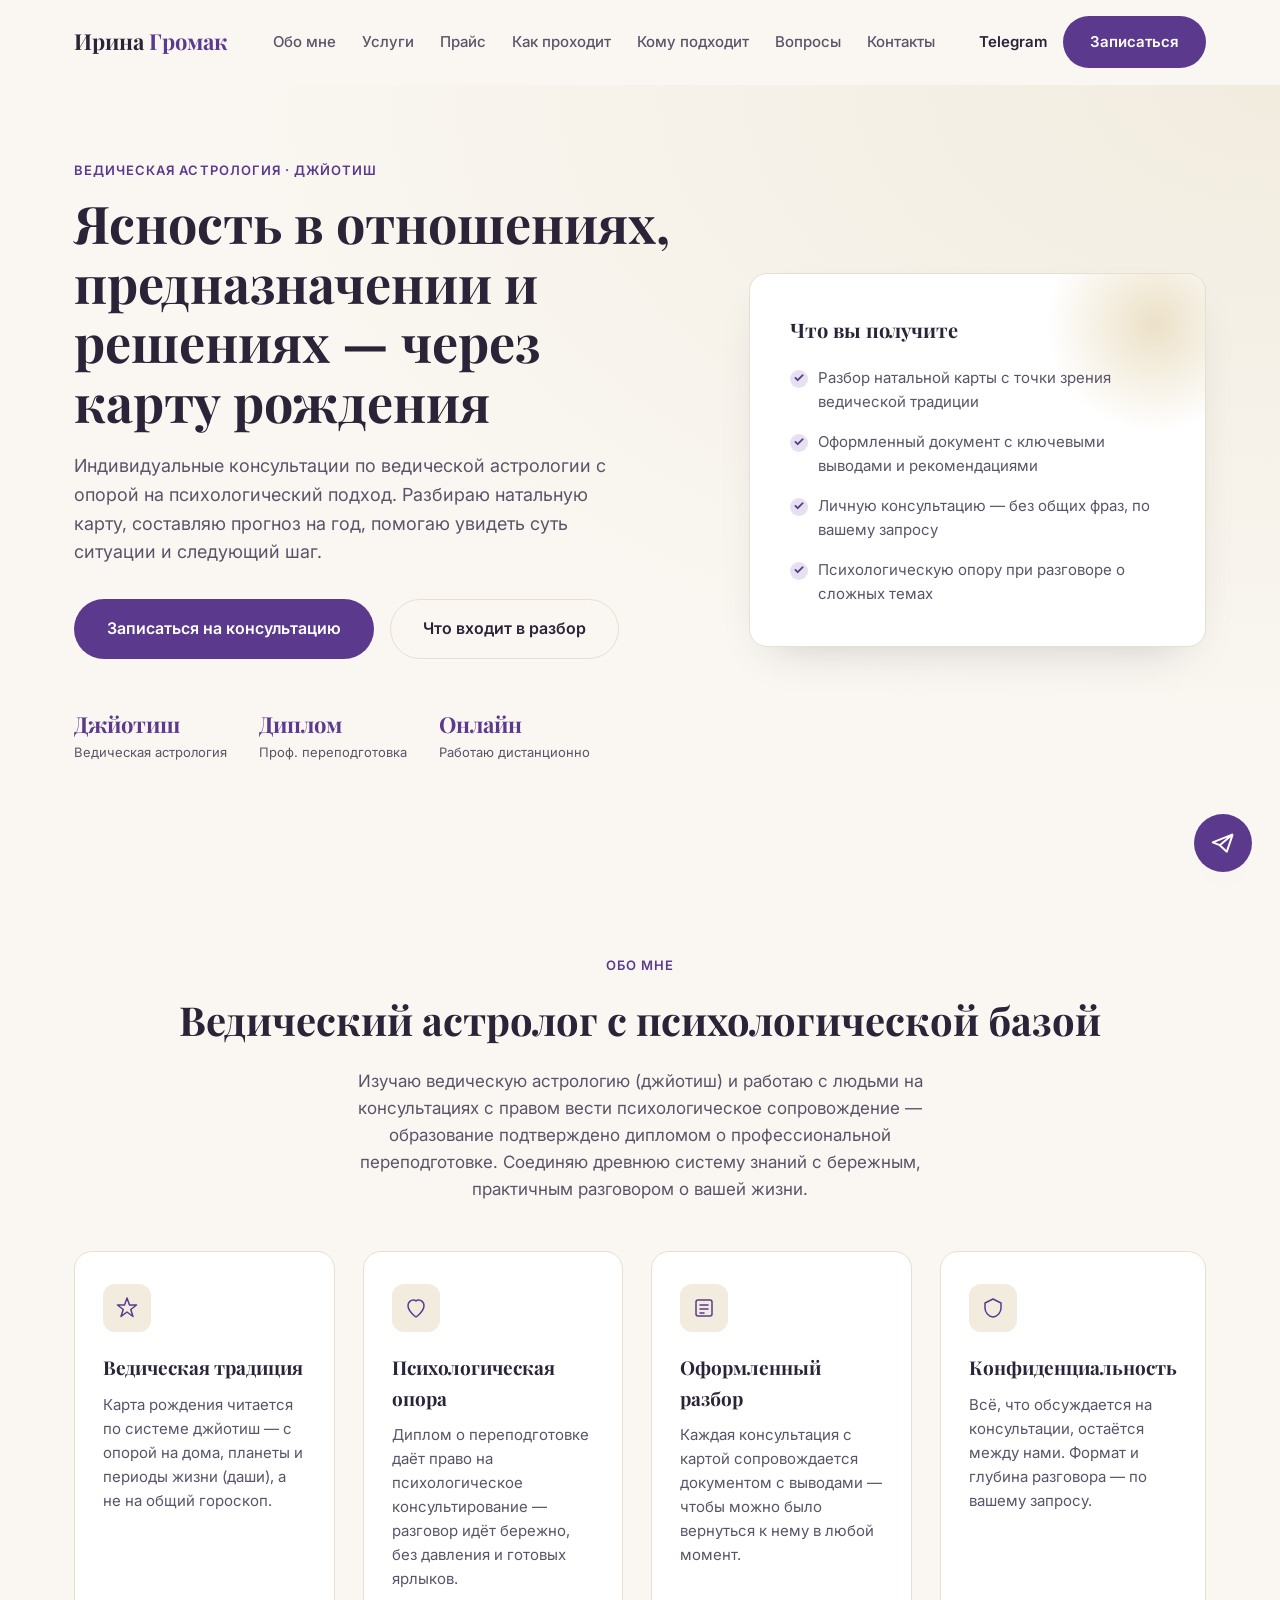
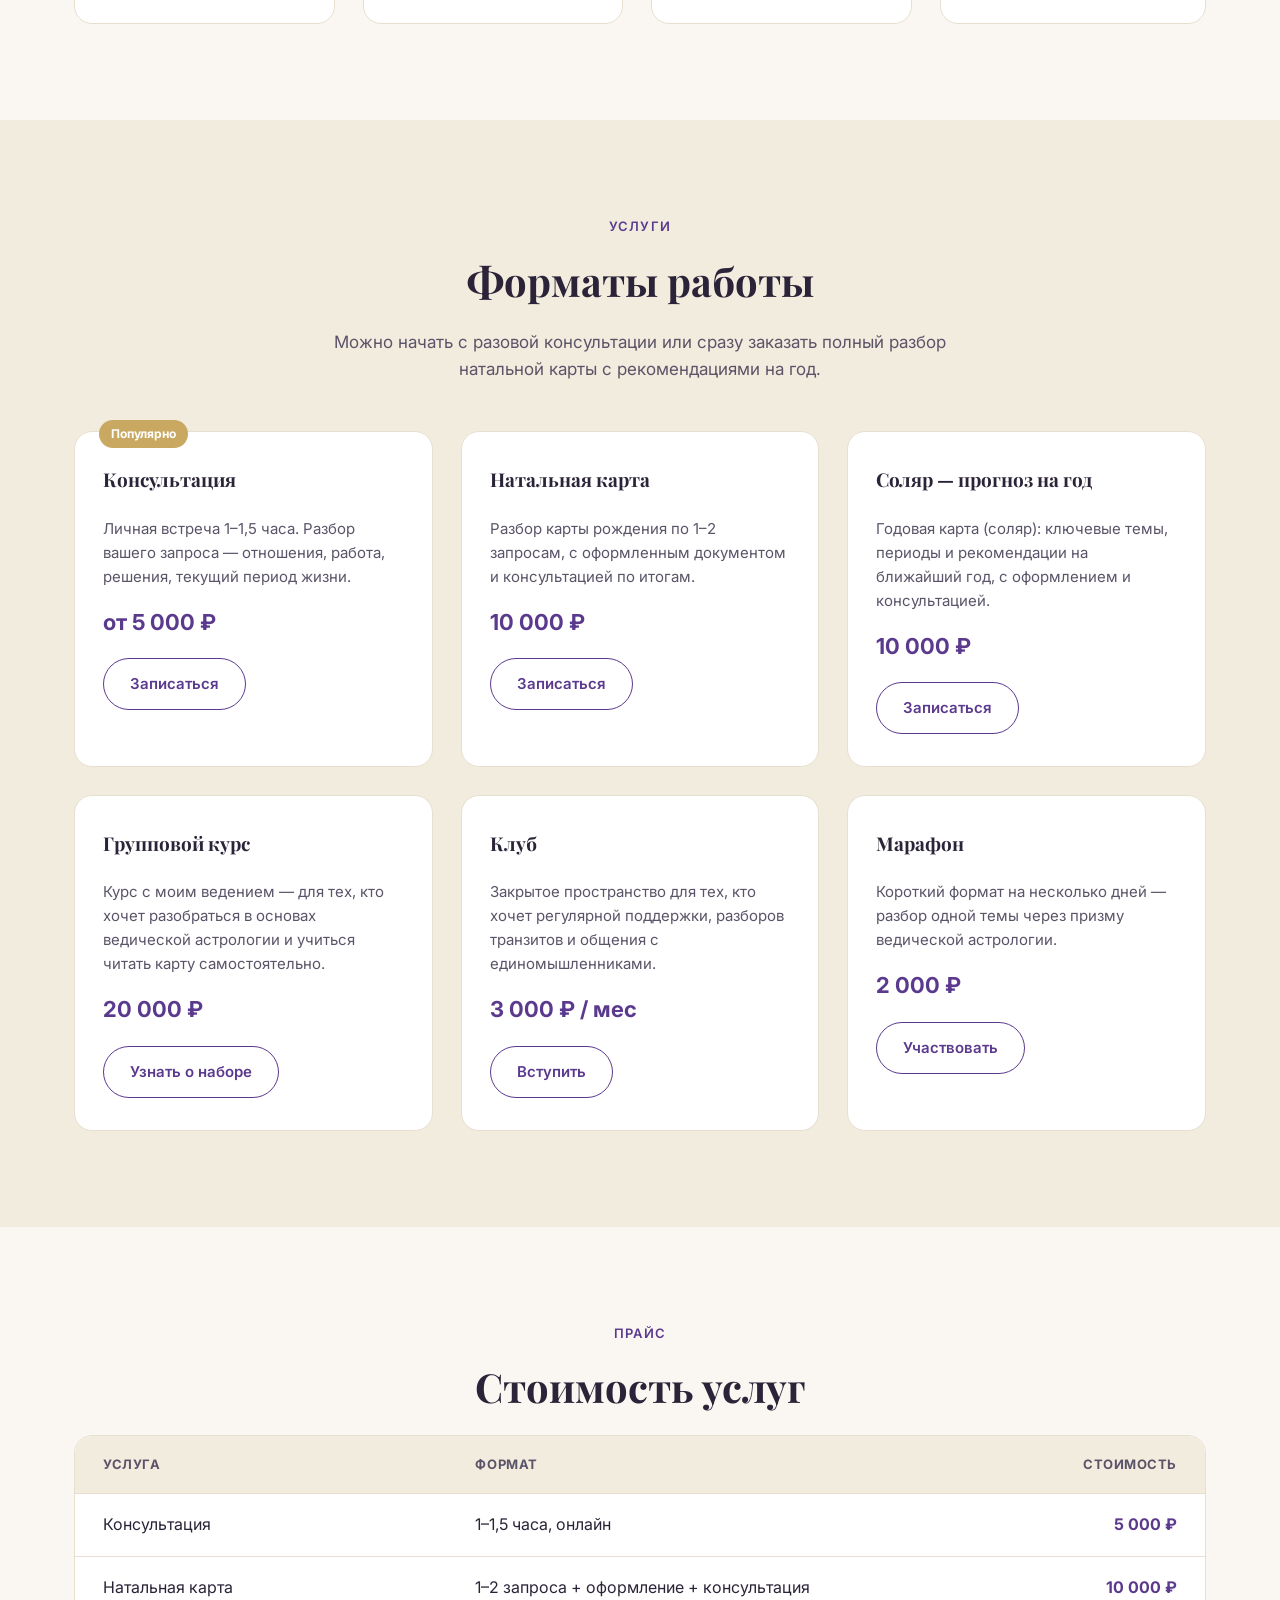
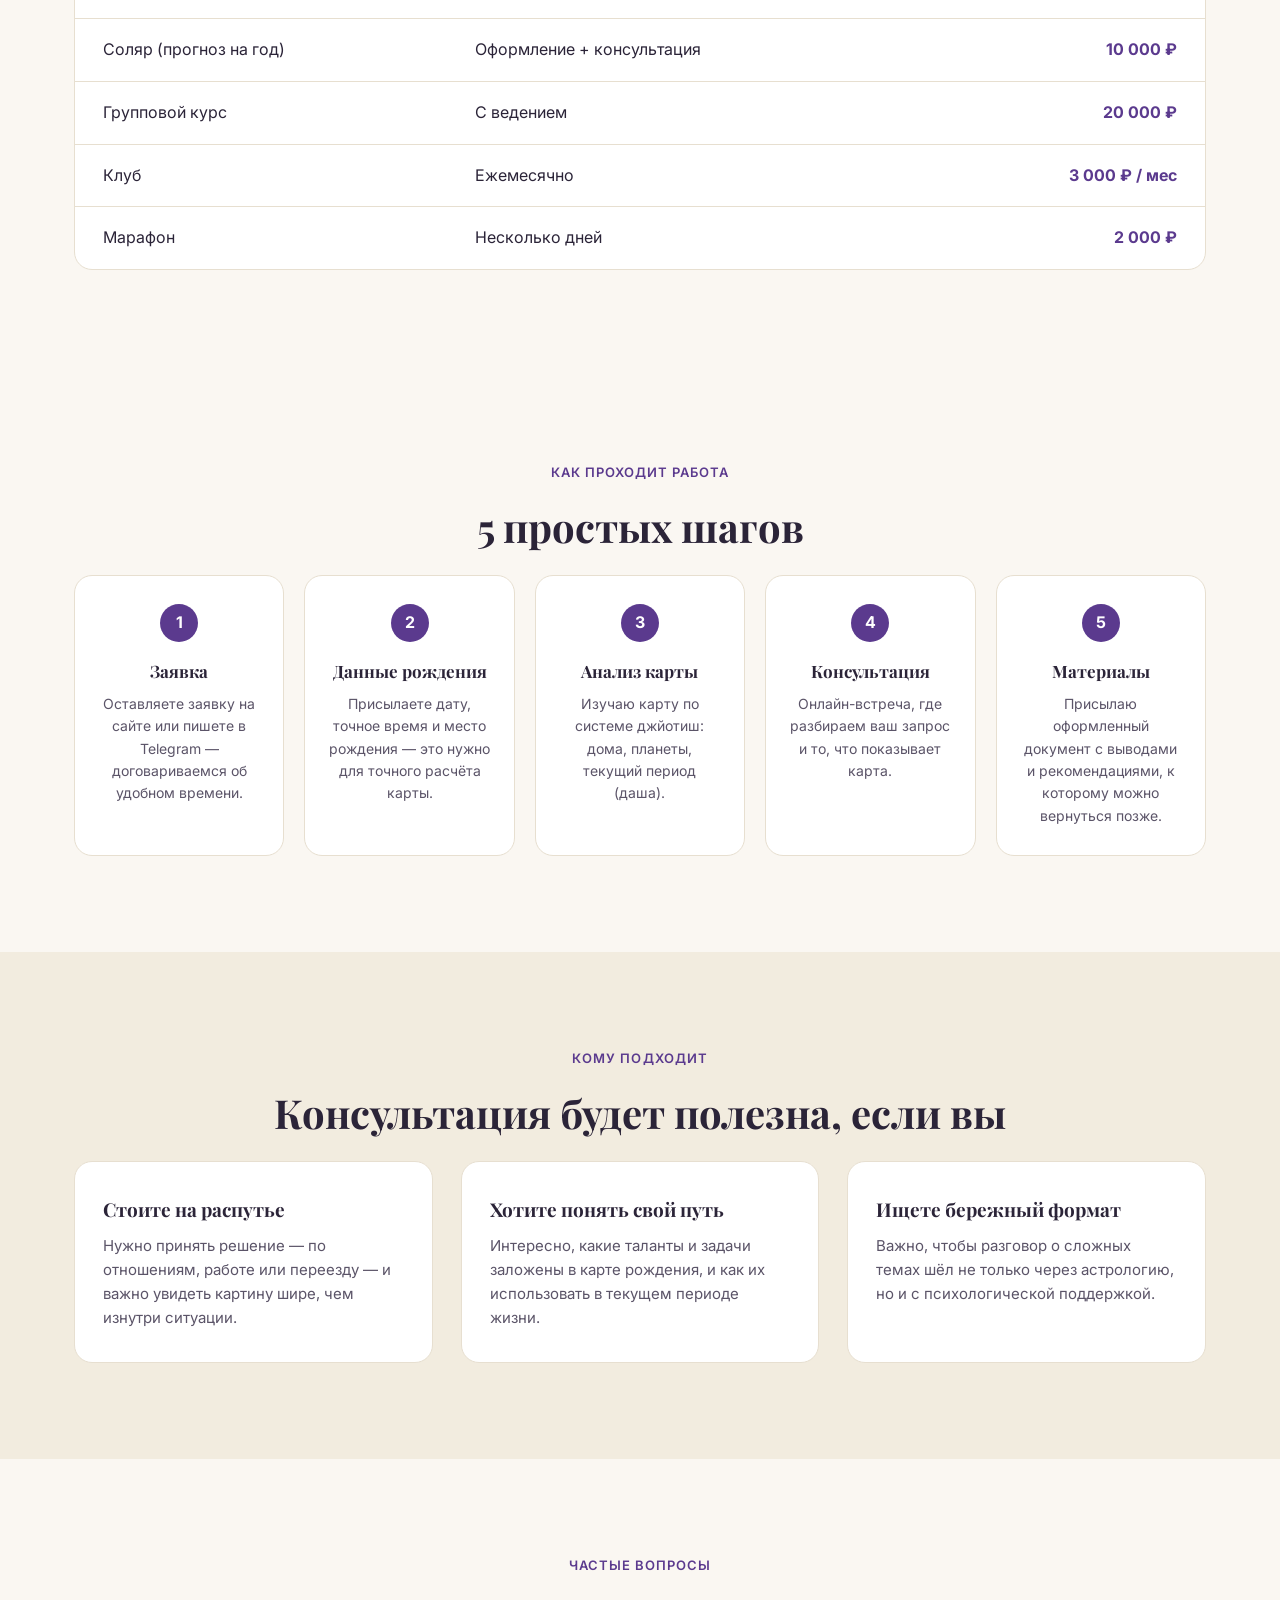
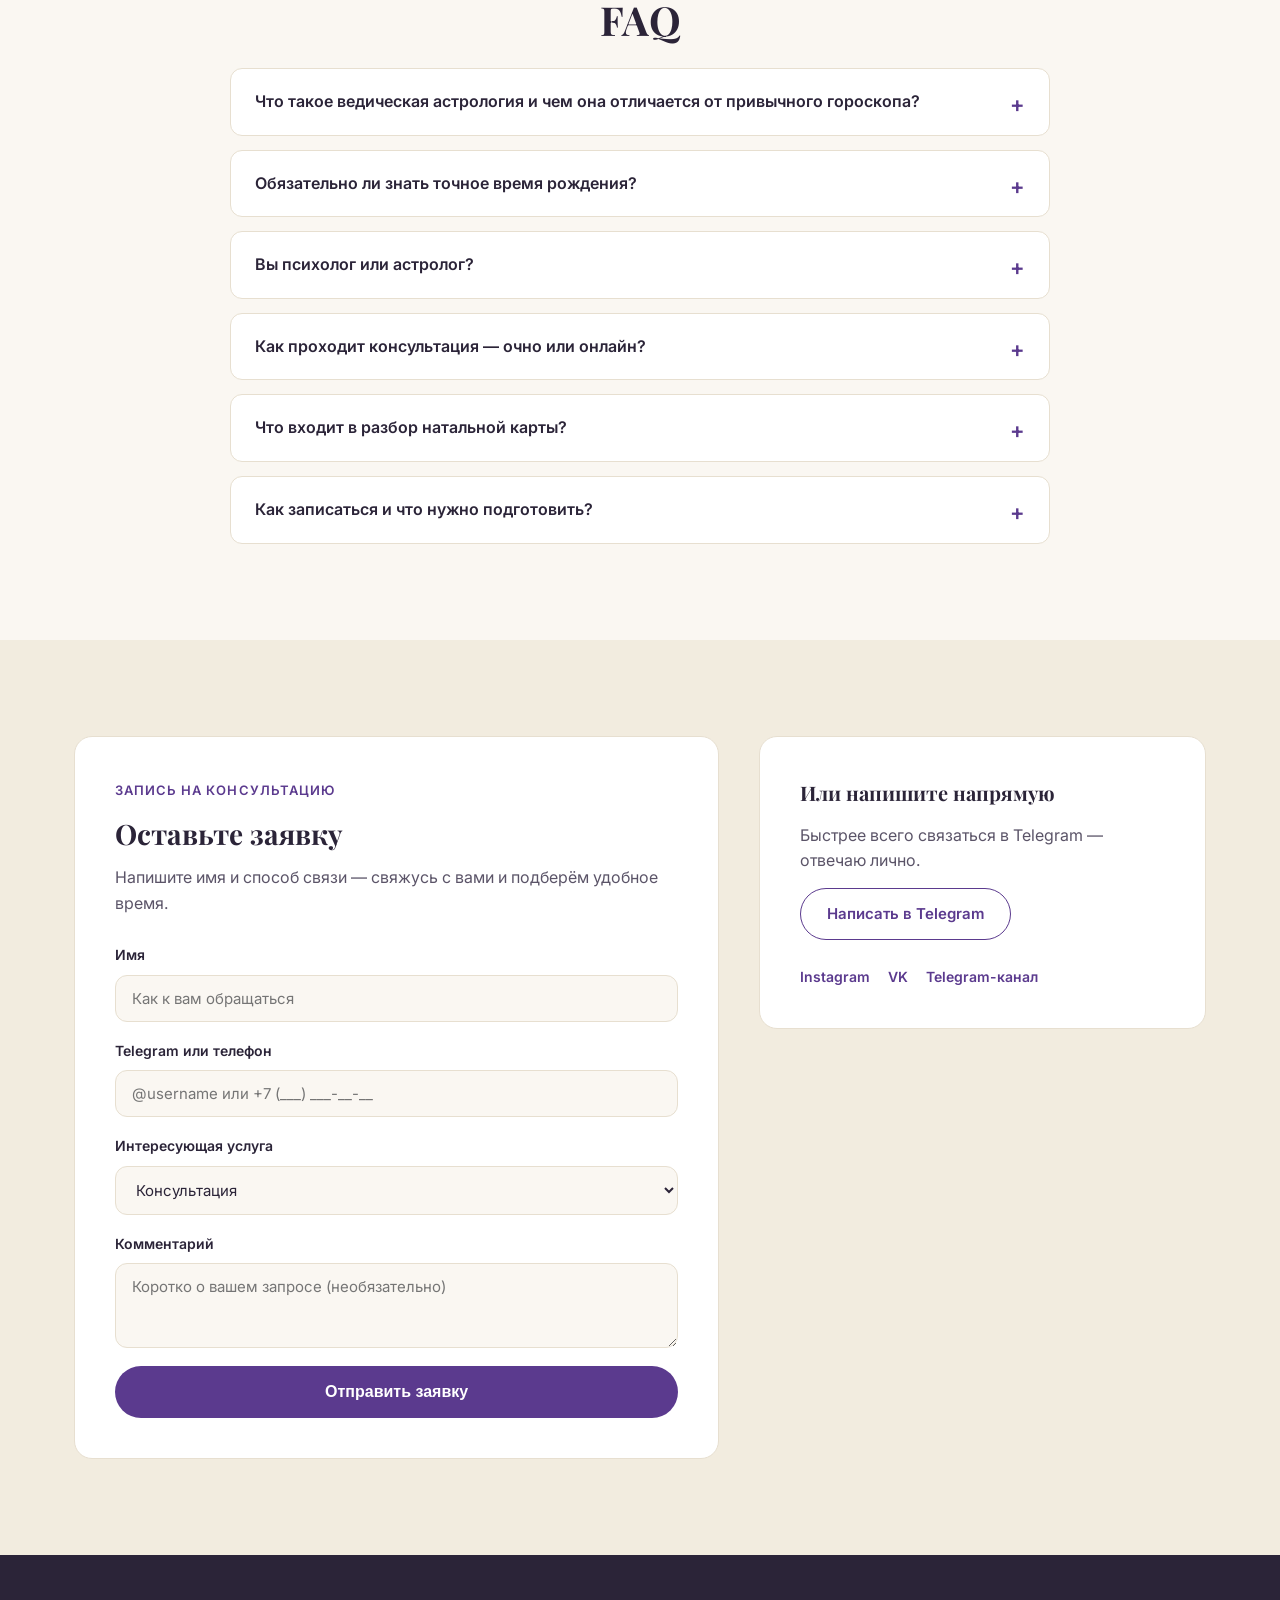
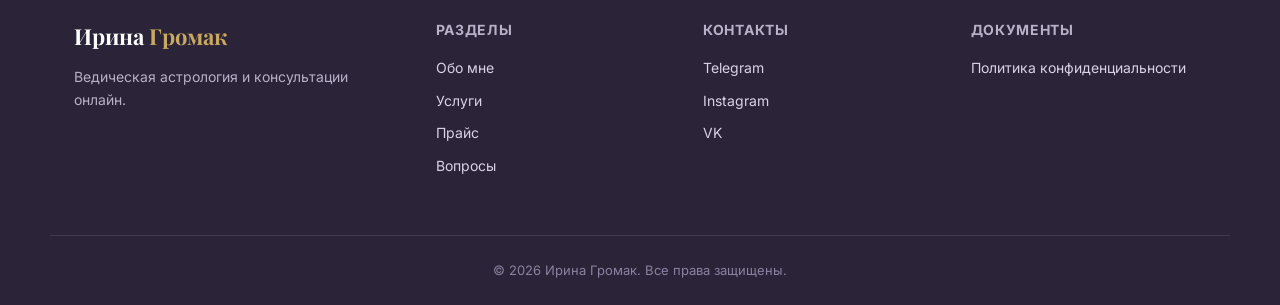
==== index.html @ 040291a2 "init: landing for Ирина Громак — ведический астролог" ====
<!DOCTYPE html>
<html lang="ru">
<head>
<meta charset="UTF-8">
<meta name="viewport" content="width=device-width, initial-scale=1.0">
<title>Ирина Громак — ведический астролог | Разбор натальной карты, консультации</title>
<meta name="description" content="Ведическая астрология и психологическая консультация. Разбор натальной карты, соляр на год, личные консультации онлайн.">
<link rel="preconnect" href="https://fonts.googleapis.com">
<link rel="preconnect" href="https://fonts.gstatic.com" crossorigin>
<link href="https://fonts.googleapis.com/css2?family=Inter:wght@400;500;600;700;800&family=Playfair+Display:wght@500;600;700;800&display=swap" rel="stylesheet">
<link rel="stylesheet" href="styles.css">
</head>
<body>

<header class="header" id="header">
  <div class="container header__inner">
    <a href="#top" class="logo">Ирина <span>Громак</span></a>
    <nav class="nav" id="nav">
      <a href="#about">Обо мне</a>
      <a href="#services">Услуги</a>
      <a href="#price">Прайс</a>
      <a href="#process">Как проходит</a>
      <a href="#who">Кому подходит</a>
      <a href="#faq">Вопросы</a>
      <a href="#contacts">Контакты</a>
    </nav>
    <div class="header__actions">
      <a href="https://t.me/IrinaList9" class="header__tel" target="_blank" rel="noopener">Telegram</a>
      <a href="#form" class="btn btn--accent">Записаться</a>
      <button class="burger" id="burger" aria-label="Меню"><span></span><span></span><span></span></button>
    </div>
  </div>
</header>

<main id="top">

  <section class="hero">
    <div class="container hero__inner">
      <div class="hero__text">
        <p class="eyebrow">Ведическая астрология · джйотиш</p>
        <h1>Ясность в отношениях, предназначении и решениях — через карту рождения</h1>
        <p class="hero__lead">Индивидуальные консультации по ведической астрологии с опорой на психологический подход. Разбираю натальную карту, составляю прогноз на год, помогаю увидеть суть ситуации и следующий шаг.</p>
        <div class="hero__cta">
          <a href="#form" class="btn btn--accent btn--lg">Записаться на консультацию</a>
          <a href="#services" class="btn btn--ghost btn--lg">Что входит в разбор</a>
        </div>
        <div class="hero__stats">
          <div class="stat"><span class="stat__num">Джйотиш</span><span class="stat__label">Ведическая астрология</span></div>
          <div class="stat"><span class="stat__num">Диплом</span><span class="stat__label">Проф. переподготовка</span></div>
          <div class="stat"><span class="stat__num">Онлайн</span><span class="stat__label">Работаю дистанционно</span></div>
        </div>
      </div>
      <div class="hero__card">
        <div class="hero__card-glow"></div>
        <h3>Что вы получите</h3>
        <ul class="hero__card-list">
          <li>Разбор натальной карты с точки зрения ведической традиции</li>
          <li>Оформленный документ с ключевыми выводами и рекомендациями</li>
          <li>Личную консультацию — без общих фраз, по вашему запросу</li>
          <li>Психологическую опору при разговоре о сложных темах</li>
        </ul>
      </div>
    </div>
  </section>

  <section class="advantages" id="about">
    <div class="container">
      <p class="eyebrow center">Обо мне</p>
      <h2 class="section-title center">Ведический астролог с психологической базой</h2>
      <p class="section-sub center">Изучаю ведическую астрологию (джйотиш) и работаю с людьми на консультациях с правом вести психологическое сопровождение — образование подтверждено дипломом о профессиональной переподготовке. Соединяю древнюю систему знаний с бережным, практичным разговором о вашей жизни.</p>
      <div class="grid grid--4">
        <div class="adv">
          <div class="adv__icon">
            <svg viewBox="0 0 24 24" fill="none"><path d="M12 2L14.5 9H21.5L15.75 13.5L18 20.5L12 16L6 20.5L8.25 13.5L2.5 9H9.5L12 2Z" stroke="currentColor" stroke-width="1.5" stroke-linejoin="round"/></svg>
          </div>
          <h3>Ведическая традиция</h3>
          <p>Карта рождения читается по системе джйотиш — с опорой на дома, планеты и периоды жизни (даши), а не на общий гороскоп.</p>
        </div>
        <div class="adv">
          <div class="adv__icon">
            <svg viewBox="0 0 24 24" fill="none"><path d="M12 21C12 21 4 15.5 4 9.5C4 6.46 6.46 4 9.5 4C11 4 12 5 12 5C12 5 13 4 14.5 4C17.54 4 20 6.46 20 9.5C20 15.5 12 21 12 21Z" stroke="currentColor" stroke-width="1.5" stroke-linejoin="round"/></svg>
          </div>
          <h3>Психологическая опора</h3>
          <p>Диплом о переподготовке даёт право на психологическое консультирование — разговор идёт бережно, без давления и готовых ярлыков.</p>
        </div>
        <div class="adv">
          <div class="adv__icon">
            <svg viewBox="0 0 24 24" fill="none"><rect x="4" y="4" width="16" height="16" rx="2" stroke="currentColor" stroke-width="1.5"/><path d="M8 9H16M8 13H16M8 17H12" stroke="currentColor" stroke-width="1.5" stroke-linecap="round"/></svg>
          </div>
          <h3>Оформленный разбор</h3>
          <p>Каждая консультация с картой сопровождается документом с выводами — чтобы можно было вернуться к нему в любой момент.</p>
        </div>
        <div class="adv">
          <div class="adv__icon">
            <svg viewBox="0 0 24 24" fill="none"><path d="M12 3L4 7V12C4 16.5 7.5 20.3 12 21C16.5 20.3 20 16.5 20 12V7L12 3Z" stroke="currentColor" stroke-width="1.5" stroke-linejoin="round"/></svg>
          </div>
          <h3>Конфиденциальность</h3>
          <p>Всё, что обсуждается на консультации, остаётся между нами. Формат и глубина разговора — по вашему запросу.</p>
        </div>
      </div>
    </div>
  </section>

  <section class="services" id="services">
    <div class="container">
      <p class="eyebrow center">Услуги</p>
      <h2 class="section-title center">Форматы работы</h2>
      <p class="section-sub center">Можно начать с разовой консультации или сразу заказать полный разбор натальной карты с рекомендациями на год.</p>
      <div class="grid grid--3">
        <div class="service">
          <span class="service__tag">Популярно</span>
          <h3>Консультация</h3>
          <p>Личная встреча 1–1,5 часа. Разбор вашего запроса — отношения, работа, решения, текущий период жизни.</p>
          <div class="service__price">от 5 000 ₽</div>
          <a href="#form" class="btn btn--outline">Записаться</a>
        </div>
        <div class="service">
          <h3>Натальная карта</h3>
          <p>Разбор карты рождения по 1–2 запросам, с оформленным документом и консультацией по итогам.</p>
          <div class="service__price">10 000 ₽</div>
          <a href="#form" class="btn btn--outline">Записаться</a>
        </div>
        <div class="service">
          <h3>Соляр — прогноз на год</h3>
          <p>Годовая карта (соляр): ключевые темы, периоды и рекомендации на ближайший год, с оформлением и консультацией.</p>
          <div class="service__price">10 000 ₽</div>
          <a href="#form" class="btn btn--outline">Записаться</a>
        </div>
        <div class="service">
          <h3>Групповой курс</h3>
          <p>Курс с моим ведением — для тех, кто хочет разобраться в основах ведической астрологии и учиться читать карту самостоятельно.</p>
          <div class="service__price">20 000 ₽</div>
          <a href="#form" class="btn btn--outline">Узнать о наборе</a>
        </div>
        <div class="service">
          <h3>Клуб</h3>
          <p>Закрытое пространство для тех, кто хочет регулярной поддержки, разборов транзитов и общения с единомышленниками.</p>
          <div class="service__price">3 000 ₽ / мес</div>
          <a href="#form" class="btn btn--outline">Вступить</a>
        </div>
        <div class="service">
          <h3>Марафон</h3>
          <p>Короткий формат на несколько дней — разбор одной темы через призму ведической астрологии.</p>
          <div class="service__price">2 000 ₽</div>
          <a href="#form" class="btn btn--outline">Участвовать</a>
        </div>
      </div>
    </div>
  </section>

  <section class="price" id="price">
    <div class="container">
      <p class="eyebrow center">Прайс</p>
      <h2 class="section-title center">Стоимость услуг</h2>
      <div class="price__table">
        <div class="price__row price__row--head">
          <span>Услуга</span><span>Формат</span><span>Стоимость</span>
        </div>
        <div class="price__row">
          <span>Консультация</span><span>1–1,5 часа, онлайн</span><span>5 000 ₽</span>
        </div>
        <div class="price__row">
          <span>Натальная карта</span><span>1–2 запроса + оформление + консультация</span><span>10 000 ₽</span>
        </div>
        <div class="price__row">
          <span>Соляр (прогноз на год)</span><span>Оформление + консультация</span><span>10 000 ₽</span>
        </div>
        <div class="price__row">
          <span>Групповой курс</span><span>С ведением</span><span>20 000 ₽</span>
        </div>
        <div class="price__row">
          <span>Клуб</span><span>Ежемесячно</span><span>3 000 ₽ / мес</span>
        </div>
        <div class="price__row">
          <span>Марафон</span><span>Несколько дней</span><span>2 000 ₽</span>
        </div>
      </div>
    </div>
  </section>

  <section class="process" id="process">
    <div class="container">
      <p class="eyebrow center">Как проходит работа</p>
      <h2 class="section-title center">5 простых шагов</h2>
      <div class="steps">
        <div class="step"><span class="step__num">1</span><h3>Заявка</h3><p>Оставляете заявку на сайте или пишете в Telegram — договариваемся об удобном времени.</p></div>
        <div class="step"><span class="step__num">2</span><h3>Данные рождения</h3><p>Присылаете дату, точное время и место рождения — это нужно для точного расчёта карты.</p></div>
        <div class="step"><span class="step__num">3</span><h3>Анализ карты</h3><p>Изучаю карту по системе джйотиш: дома, планеты, текущий период (даша).</p></div>
        <div class="step"><span class="step__num">4</span><h3>Консультация</h3><p>Онлайн-встреча, где разбираем ваш запрос и то, что показывает карта.</p></div>
        <div class="step"><span class="step__num">5</span><h3>Материалы</h3><p>Присылаю оформленный документ с выводами и рекомендациями, к которому можно вернуться позже.</p></div>
      </div>
    </div>
  </section>

  <section class="who" id="who">
    <div class="container">
      <p class="eyebrow center">Кому подходит</p>
      <h2 class="section-title center">Консультация будет полезна, если вы</h2>
      <div class="grid grid--3">
        <div class="adv">
          <h3>Стоите на распутье</h3>
          <p>Нужно принять решение — по отношениям, работе или переезду — и важно увидеть картину шире, чем изнутри ситуации.</p>
        </div>
        <div class="adv">
          <h3>Хотите понять свой путь</h3>
          <p>Интересно, какие таланты и задачи заложены в карте рождения, и как их использовать в текущем периоде жизни.</p>
        </div>
        <div class="adv">
          <h3>Ищете бережный формат</h3>
          <p>Важно, чтобы разговор о сложных темах шёл не только через астрологию, но и с психологической поддержкой.</p>
        </div>
      </div>
    </div>
  </section>

  <section class="faq" id="faq">
    <div class="container">
      <p class="eyebrow center">Частые вопросы</p>
      <h2 class="section-title center">FAQ</h2>
      <div class="faq__list">
        <details class="faq__item">
          <summary>Что такое ведическая астрология и чем она отличается от привычного гороскопа?</summary>
          <p>Ведическая астрология (джйотиш) — древняя система, которая рассчитывает карту рождения по сидерическому зодиаку и анализирует не только положение планет, но и периоды жизни (даши). Это точечный разбор именно вашей карты, а не общий прогноз по знаку.</p>
        </details>
        <details class="faq__item">
          <summary>Обязательно ли знать точное время рождения?</summary>
          <p>Для точного расчёта домов карты — да, желательно знать время рождения с точностью до нескольких минут (из свидетельства о рождении или выписки роддома). Если времени нет, разбор возможен, но часть выводов будет менее точной — обсудим это на консультации.</p>
        </details>
        <details class="faq__item">
          <summary>Вы психолог или астролог?</summary>
          <p>Я ведический астролог с дипломом о профессиональной переподготовке, дающим право проводить психологические консультации. На встрече мы можем опираться и на карту, и на разговор о ваших чувствах и решениях.</p>
        </details>
        <details class="faq__item">
          <summary>Как проходит консультация — очно или онлайн?</summary>
          <p>Все консультации провожу онлайн — по видеосвязи, в удобном для вас часовом поясе.</p>
        </details>
        <details class="faq__item">
          <summary>Что входит в разбор натальной карты?</summary>
          <p>Расчёт карты по вашим данным рождения, анализ 1–2 заявленных запросов, оформленный документ с выводами и личная консультация, на которой разбираем результаты и отвечаем на вопросы.</p>
        </details>
        <details class="faq__item">
          <summary>Как записаться и что нужно подготовить?</summary>
          <p>Оставьте заявку на сайте или напишите в Telegram — пришлю список того, что нужно для расчёта (дата, время и место рождения), и договоримся о времени консультации.</p>
        </details>
      </div>
    </div>
  </section>

  <section class="form-section" id="form">
    <div class="container form-section__inner">
      <div class="form-card">
        <p class="eyebrow">Запись на консультацию</p>
        <h2>Оставьте заявку</h2>
        <p class="form-card__sub">Напишите имя и способ связи — свяжусь с вами и подберём удобное время.</p>
        <form id="leadForm" class="form">
          <input type="text" name="_gotcha" style="display:none" tabindex="-1" autocomplete="off">
          <label>
            <span>Имя</span>
            <input type="text" name="name" placeholder="Как к вам обращаться" required>
          </label>
          <label>
            <span>Telegram или телефон</span>
            <input type="text" name="contact" placeholder="@username или +7 (___) ___-__-__" required>
          </label>
          <label>
            <span>Интересующая услуга</span>
            <select name="service">
              <option>Консультация</option>
              <option>Натальная карта</option>
              <option>Соляр (прогноз на год)</option>
              <option>Групповой курс</option>
              <option>Клуб</option>
              <option>Марафон</option>
            </select>
          </label>
          <label>
            <span>Комментарий</span>
            <textarea name="comment" rows="3" placeholder="Коротко о вашем запросе (необязательно)"></textarea>
          </label>
          <button type="submit" class="btn btn--accent btn--lg">Отправить заявку</button>
        </form>
      </div>
      <div class="form-info">
        <h3>Или напишите напрямую</h3>
        <p>Быстрее всего связаться в Telegram — отвечаю лично.</p>
        <a href="https://t.me/IrinaList9" class="btn btn--outline" target="_blank" rel="noopener">Написать в Telegram</a>
        <div class="form-info__socials">
          <a href="https://www.instagram.com/astro.otnosheniya" target="_blank" rel="noopener">Instagram</a>
          <a href="https://vk.ru/astro_gromak" target="_blank" rel="noopener">VK</a>
          <a href="https://t.me/lakshmi7979" target="_blank" rel="noopener">Telegram-канал</a>
        </div>
      </div>
    </div>
  </section>

</main>

<footer class="footer" id="contacts">
  <div class="container footer__inner">
    <div class="footer__brand">
      <span class="logo">Ирина <span>Громак</span></span>
      <p>Ведическая астрология и консультации онлайн.</p>
    </div>
    <div class="footer__col">
      <h4>Разделы</h4>
      <a href="#about">Обо мне</a>
      <a href="#services">Услуги</a>
      <a href="#price">Прайс</a>
      <a href="#faq">Вопросы</a>
    </div>
    <div class="footer__col">
      <h4>Контакты</h4>
      <a href="https://t.me/IrinaList9" target="_blank" rel="noopener">Telegram</a>
      <a href="https://www.instagram.com/astro.otnosheniya" target="_blank" rel="noopener">Instagram</a>
      <a href="https://vk.ru/astro_gromak" target="_blank" rel="noopener">VK</a>
    </div>
    <div class="footer__col">
      <h4>Документы</h4>
      <a href="privacy.html">Политика конфиденциальности</a>
    </div>
  </div>
  <div class="container footer__bottom">
    <span>© <span id="year"></span> Ирина Громак. Все права защищены.</span>
  </div>
</footer>

<a href="https://t.me/IrinaList9" class="fab" target="_blank" rel="noopener" aria-label="Написать в Telegram">
  <svg viewBox="0 0 24 24" fill="none"><path d="M21 4L2.5 11.5L9 14M21 4L15.5 20L9 14M21 4L9 14" stroke="currentColor" stroke-width="1.8" stroke-linejoin="round"/></svg>
</a>

<script src="script.js"></script>
</body>
</html>
---- styles.css ----
:root {
  --bg: #faf7f2;
  --bg-alt: #f2ecdf;
  --surface: #ffffff;
  --ink: #2b2438;
  --ink-soft: #5b5468;
  --accent: #5b3a8e;
  --accent-dark: #43296b;
  --gold: #c9a961;
  --border: #e7dfd0;
  --shadow: 0 20px 45px -25px rgba(43, 36, 56, 0.25);
  --radius: 18px;
  --radius-sm: 12px;
}

* { box-sizing: border-box; margin: 0; padding: 0; }

html { scroll-behavior: smooth; }

body {
  font-family: 'Inter', sans-serif;
  background: var(--bg);
  color: var(--ink);
  line-height: 1.6;
  -webkit-font-smoothing: antialiased;
}

h1, h2, h3, .logo { font-family: 'Playfair Display', serif; }

img { max-width: 100%; display: block; }

a { color: inherit; text-decoration: none; }

.container {
  max-width: 1180px;
  margin: 0 auto;
  padding: 0 24px;
}

.eyebrow {
  display: inline-block;
  font-size: 13px;
  font-weight: 600;
  letter-spacing: 0.08em;
  text-transform: uppercase;
  color: var(--accent);
  margin-bottom: 12px;
}
.eyebrow.center { display: block; text-align: center; }

.section-title {
  font-size: clamp(28px, 3.5vw, 40px);
  font-weight: 700;
  margin-bottom: 16px;
  color: var(--ink);
}
.section-title.center { text-align: center; }

.section-sub {
  color: var(--ink-soft);
  font-size: 17px;
  max-width: 640px;
  margin-bottom: 48px;
}
.section-sub.center { margin-left: auto; margin-right: auto; text-align: center; }

section { padding: 96px 0; }

.btn {
  display: inline-flex;
  align-items: center;
  justify-content: center;
  gap: 8px;
  padding: 13px 26px;
  border-radius: 999px;
  font-weight: 600;
  font-size: 15px;
  border: 1px solid transparent;
  cursor: pointer;
  transition: all 0.2s ease;
  white-space: nowrap;
}
.btn--accent { background: var(--accent); color: #fff; }
.btn--accent:hover { background: var(--accent-dark); }
.btn--outline { background: transparent; border-color: var(--accent); color: var(--accent); }
.btn--outline:hover { background: var(--accent); color: #fff; }
.btn--ghost { background: transparent; color: var(--ink); border-color: var(--border); }
.btn--ghost:hover { border-color: var(--accent); color: var(--accent); }
.btn--lg { padding: 16px 32px; font-size: 16px; }

/* Header */
.header {
  position: sticky;
  top: 0;
  z-index: 100;
  background: rgba(250, 247, 242, 0.85);
  backdrop-filter: blur(10px);
  border-bottom: 1px solid transparent;
  transition: border-color 0.2s ease;
}
.header.scrolled { border-color: var(--border); }
.header__inner {
  display: flex;
  align-items: center;
  justify-content: space-between;
  gap: 24px;
  min-width: 0;
  height: 84px;
}
.logo {
  font-size: 22px;
  font-weight: 700;
  color: var(--ink);
  flex-shrink: 0;
}
.logo span { color: var(--accent); }
.nav {
  display: flex;
  gap: 26px;
  flex-wrap: nowrap;
}
.nav a {
  font-size: 15px;
  font-weight: 500;
  color: var(--ink-soft);
  white-space: nowrap;
}
.nav a:hover { color: var(--accent); }
.header__actions { display: flex; align-items: center; gap: 16px; flex-shrink: 0; }
.header__tel { font-weight: 600; font-size: 15px; color: var(--ink); white-space: nowrap; }
.header__tel:hover { color: var(--accent); }

.burger {
  display: none;
  flex-direction: column;
  justify-content: center;
  gap: 5px;
  width: 32px;
  height: 32px;
  background: none;
  border: none;
  cursor: pointer;
}
.burger span { display: block; height: 2px; background: var(--ink); border-radius: 2px; transition: 0.2s; }
.burger.is-open span:nth-child(1) { transform: translateY(7px) rotate(45deg); }
.burger.is-open span:nth-child(2) { opacity: 0; }
.burger.is-open span:nth-child(3) { transform: translateY(-7px) rotate(-45deg); }

/* Hero */
.hero {
  padding: 72px 0 96px;
  background: radial-gradient(ellipse at top right, var(--bg-alt), var(--bg) 60%);
}
.hero__inner {
  display: grid;
  grid-template-columns: 1.15fr 0.85fr;
  gap: 56px;
  align-items: center;
}
.hero h1 {
  font-size: clamp(32px, 4.2vw, 52px);
  line-height: 1.15;
  font-weight: 700;
  margin-bottom: 20px;
}
.hero__lead { color: var(--ink-soft); font-size: 18px; margin-bottom: 32px; max-width: 560px; }
.hero__cta { display: flex; gap: 16px; flex-wrap: wrap; margin-bottom: 48px; }
.hero__stats { display: flex; gap: 32px; flex-wrap: wrap; }
.stat { display: flex; flex-direction: column; }
.stat__num { font-family: 'Playfair Display', serif; font-size: 22px; font-weight: 700; color: var(--accent); }
.stat__label { font-size: 13px; color: var(--ink-soft); }

.hero__card {
  position: relative;
  background: var(--surface);
  border: 1px solid var(--border);
  border-radius: var(--radius);
  padding: 40px;
  box-shadow: var(--shadow);
  overflow: hidden;
}
.hero__card-glow {
  position: absolute;
  top: -60px; right: -60px;
  width: 220px; height: 220px;
  background: radial-gradient(circle, rgba(201,169,97,0.35), transparent 70%);
  pointer-events: none;
}
.hero__card h3 { font-size: 20px; margin-bottom: 20px; position: relative; }
.hero__card-list { list-style: none; display: flex; flex-direction: column; gap: 16px; position: relative; }
.hero__card-list li {
  position: relative;
  padding-left: 28px;
  color: var(--ink-soft);
  font-size: 15px;
}
.hero__card-list li::before {
  content: '';
  position: absolute;
  left: 0; top: 4px;
  width: 18px; height: 18px;
  border-radius: 50%;
  background: var(--accent);
  opacity: 0.15;
}
.hero__card-list li::after {
  content: '✓';
  position: absolute;
  left: 3px; top: 1px;
  color: var(--accent);
  font-size: 13px;
  font-weight: 700;
}

/* Grids */
.grid { display: grid; gap: 28px; }
.grid--4 { grid-template-columns: repeat(4, 1fr); }
.grid--3 { grid-template-columns: repeat(3, 1fr); }

.adv, .service {
  background: var(--surface);
  border: 1px solid var(--border);
  border-radius: var(--radius);
  padding: 32px 28px;
}
.adv__icon {
  width: 48px; height: 48px;
  border-radius: 12px;
  background: var(--bg-alt);
  color: var(--accent);
  display: flex; align-items: center; justify-content: center;
  margin-bottom: 20px;
}
.adv__icon svg { width: 24px; height: 24px; }
.adv h3, .service h3 { font-size: 19px; margin-bottom: 10px; }
.adv p, .service p { color: var(--ink-soft); font-size: 15px; }

.services { background: var(--bg-alt); }
.service { position: relative; display: flex; flex-direction: column; gap: 12px; }
.service__tag {
  position: absolute; top: -12px; left: 24px;
  background: var(--gold); color: #fff;
  font-size: 12px; font-weight: 700;
  padding: 4px 12px; border-radius: 999px;
}
.service__price { font-size: 22px; font-weight: 700; color: var(--accent); margin: 4px 0 6px; }
.service .btn { align-self: flex-start; }

/* Price table */
.price__table {
  background: var(--surface);
  border: 1px solid var(--border);
  border-radius: var(--radius);
  overflow: hidden;
}
.price__row {
  display: grid;
  grid-template-columns: 1.3fr 1.5fr 1fr;
  gap: 16px;
  padding: 18px 28px;
  border-bottom: 1px solid var(--border);
  align-items: center;
}
.price__row:last-child { border-bottom: none; }
.price__row--head {
  background: var(--bg-alt);
  font-weight: 700;
  font-size: 13px;
  text-transform: uppercase;
  letter-spacing: 0.04em;
  color: var(--ink-soft);
}
.price__row span:last-child { font-weight: 700; color: var(--accent); text-align: right; }
.price__row--head span:last-child { color: var(--ink-soft); }

/* Process */
.steps { display: grid; grid-template-columns: repeat(5, 1fr); gap: 20px; }
.step {
  background: var(--surface);
  border: 1px solid var(--border);
  border-radius: var(--radius);
  padding: 28px 22px;
  text-align: center;
}
.step__num {
  display: inline-flex;
  align-items: center;
  justify-content: center;
  width: 38px; height: 38px;
  border-radius: 50%;
  background: var(--accent);
  color: #fff;
  font-weight: 700;
  margin-bottom: 16px;
}
.step h3 { font-size: 17px; margin-bottom: 8px; }
.step p { color: var(--ink-soft); font-size: 14px; }

.who { background: var(--bg-alt); }

/* FAQ */
.faq__list { display: flex; flex-direction: column; gap: 14px; max-width: 820px; margin: 0 auto; }
.faq__item {
  background: var(--surface);
  border: 1px solid var(--border);
  border-radius: var(--radius-sm);
  padding: 20px 24px;
}
.faq__item summary {
  cursor: pointer;
  font-weight: 600;
  font-size: 16px;
  list-style: none;
  position: relative;
  padding-right: 28px;
}
.faq__item summary::-webkit-details-marker { display: none; }
.faq__item summary::after {
  content: '+';
  position: absolute;
  right: 0; top: -2px;
  font-size: 22px;
  color: var(--accent);
}
.faq__item[open] summary::after { content: '–'; }
.faq__item p { color: var(--ink-soft); margin-top: 14px; font-size: 15px; }

/* Form */
.form-section { background: var(--bg-alt); }
.form-section__inner {
  display: grid;
  grid-template-columns: 1.3fr 0.9fr;
  gap: 40px;
}
.form-card, .form-info {
  background: var(--surface);
  border: 1px solid var(--border);
  border-radius: var(--radius);
  padding: 40px;
}
.form-card h2 { font-size: 28px; margin-bottom: 8px; }
.form-card__sub { color: var(--ink-soft); margin-bottom: 28px; }
.form { display: flex; flex-direction: column; gap: 18px; }
.form label { display: flex; flex-direction: column; gap: 8px; font-size: 14px; font-weight: 600; }
.form input, .form select, .form textarea {
  font-family: inherit;
  font-size: 15px;
  padding: 13px 16px;
  border-radius: var(--radius-sm);
  border: 1px solid var(--border);
  background: var(--bg);
  color: var(--ink);
  resize: vertical;
}
.form input:focus, .form select:focus, .form textarea:focus {
  outline: none;
  border-color: var(--accent);
}
.form-info { display: flex; flex-direction: column; gap: 14px; align-self: start; }
.form-info h3 { font-size: 20px; }
.form-info p { color: var(--ink-soft); }
.form-info .btn { align-self: flex-start; }
.form-info__socials { display: flex; gap: 18px; margin-top: 12px; flex-wrap: wrap; }
.form-info__socials a { font-weight: 600; color: var(--accent); font-size: 14px; }
.form-info__socials a:hover { text-decoration: underline; }

/* Footer */
.footer { background: var(--ink); color: #e9e4f0; padding: 64px 0 0; }
.footer__inner {
  display: grid;
  grid-template-columns: 1.4fr 1fr 1fr 1fr;
  gap: 32px;
  padding-bottom: 48px;
  border-bottom: 1px solid rgba(255,255,255,0.1);
}
.footer .logo { color: #fff; }
.footer .logo span { color: var(--gold); }
.footer__brand p { color: #b8b0c8; margin-top: 12px; font-size: 14px; }
.footer__col h4 { font-size: 14px; text-transform: uppercase; letter-spacing: 0.05em; color: #b8b0c8; margin-bottom: 16px; }
.footer__col a { display: block; color: #d9d3e6; font-size: 14px; margin-bottom: 10px; }
.footer__col a:hover { color: var(--gold); }
.footer__bottom {
  padding: 24px;
  text-align: center;
  font-size: 13px;
  color: #8a82a0;
}

/* FAB */
.fab {
  position: fixed;
  bottom: 28px; right: 28px;
  width: 58px; height: 58px;
  border-radius: 50%;
  background: var(--accent);
  color: #fff;
  display: flex; align-items: center; justify-content: center;
  box-shadow: var(--shadow);
  z-index: 90;
  transition: transform 0.2s ease;
}
.fab:hover { transform: scale(1.08); }
.fab svg { width: 26px; height: 26px; }

/* Reveal animation */
.reveal { opacity: 0; transform: translateY(24px); transition: opacity 0.6s ease, transform 0.6s ease; }
.reveal.is-visible { opacity: 1; transform: translateY(0); }

/* Breakpoints */
@media (max-width: 1180px) {
  .nav { gap: 18px; }
  .nav a { font-size: 14px; }
}

@media (max-width: 1100px) {
  .nav { display: none; }
  .burger { display: flex; }
  .nav.is-open {
    display: flex;
    flex-direction: column;
    position: absolute;
    top: 84px; left: 0; right: 0;
    background: var(--surface);
    border-bottom: 1px solid var(--border);
    padding: 20px 24px;
    gap: 4px;
  }
  .nav.is-open a { padding: 12px 0; border-bottom: 1px solid var(--border); }
  .nav.is-open a:last-child { border-bottom: none; }
}

@media (max-width: 900px) {
  .hero__inner { grid-template-columns: 1fr; }
  .hero__card { order: -1; }
  .grid--4 { grid-template-columns: repeat(2, 1fr); }
  .grid--3 { grid-template-columns: repeat(2, 1fr); }
  .steps { grid-template-columns: repeat(3, 1fr); }
  .form-section__inner { grid-template-columns: 1fr; }
  .price__row { grid-template-columns: 1fr; gap: 4px; text-align: left; }
  .price__row span:last-child { text-align: left; }
  .footer__inner { grid-template-columns: repeat(2, 1fr); }
}

@media (max-width: 560px) {
  .header__tel { display: none; }
  .grid--4, .grid--3 { grid-template-columns: 1fr; }
  .steps { grid-template-columns: repeat(2, 1fr); }
  .hero__cta { flex-direction: column; }
  .hero__cta .btn { width: 100%; }
  section { padding: 64px 0; }
  .footer__inner { grid-template-columns: 1fr; }
}

@media (max-width: 380px) {
  .logo span { display: inline; }
}
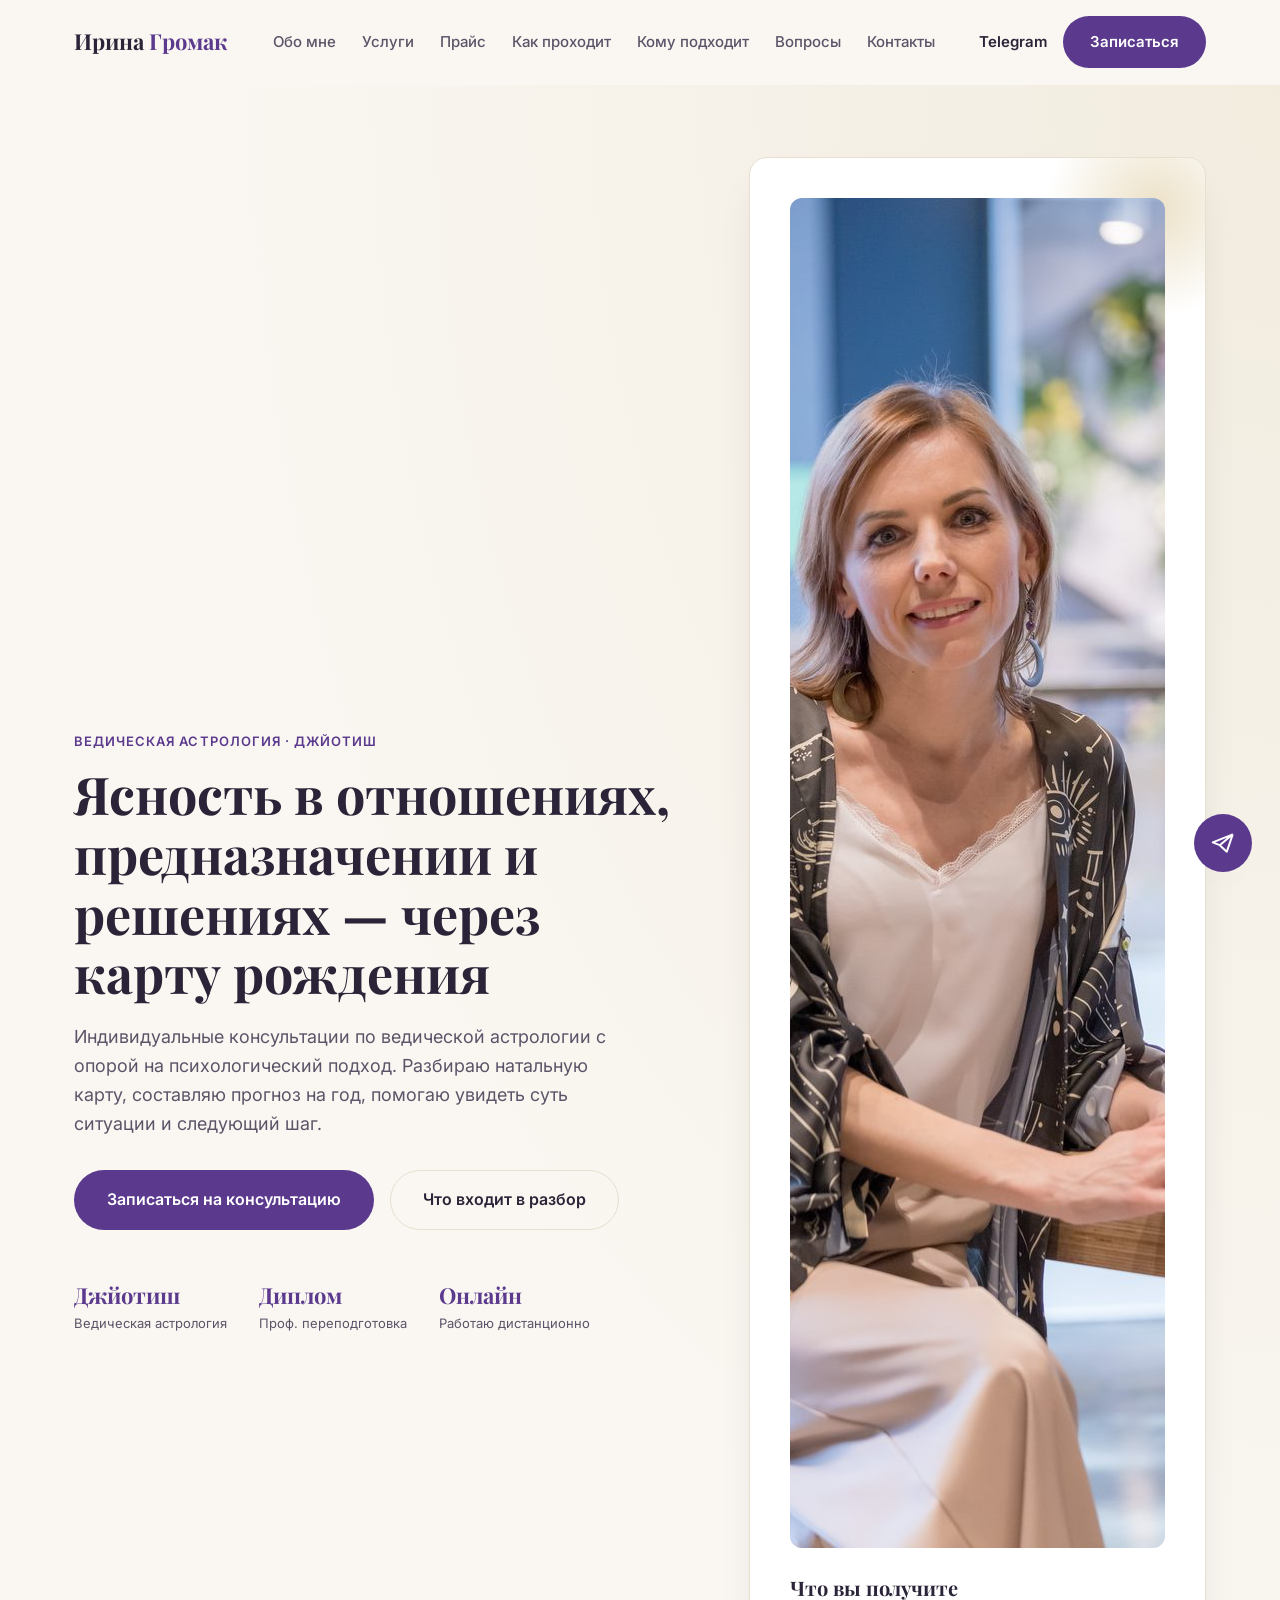
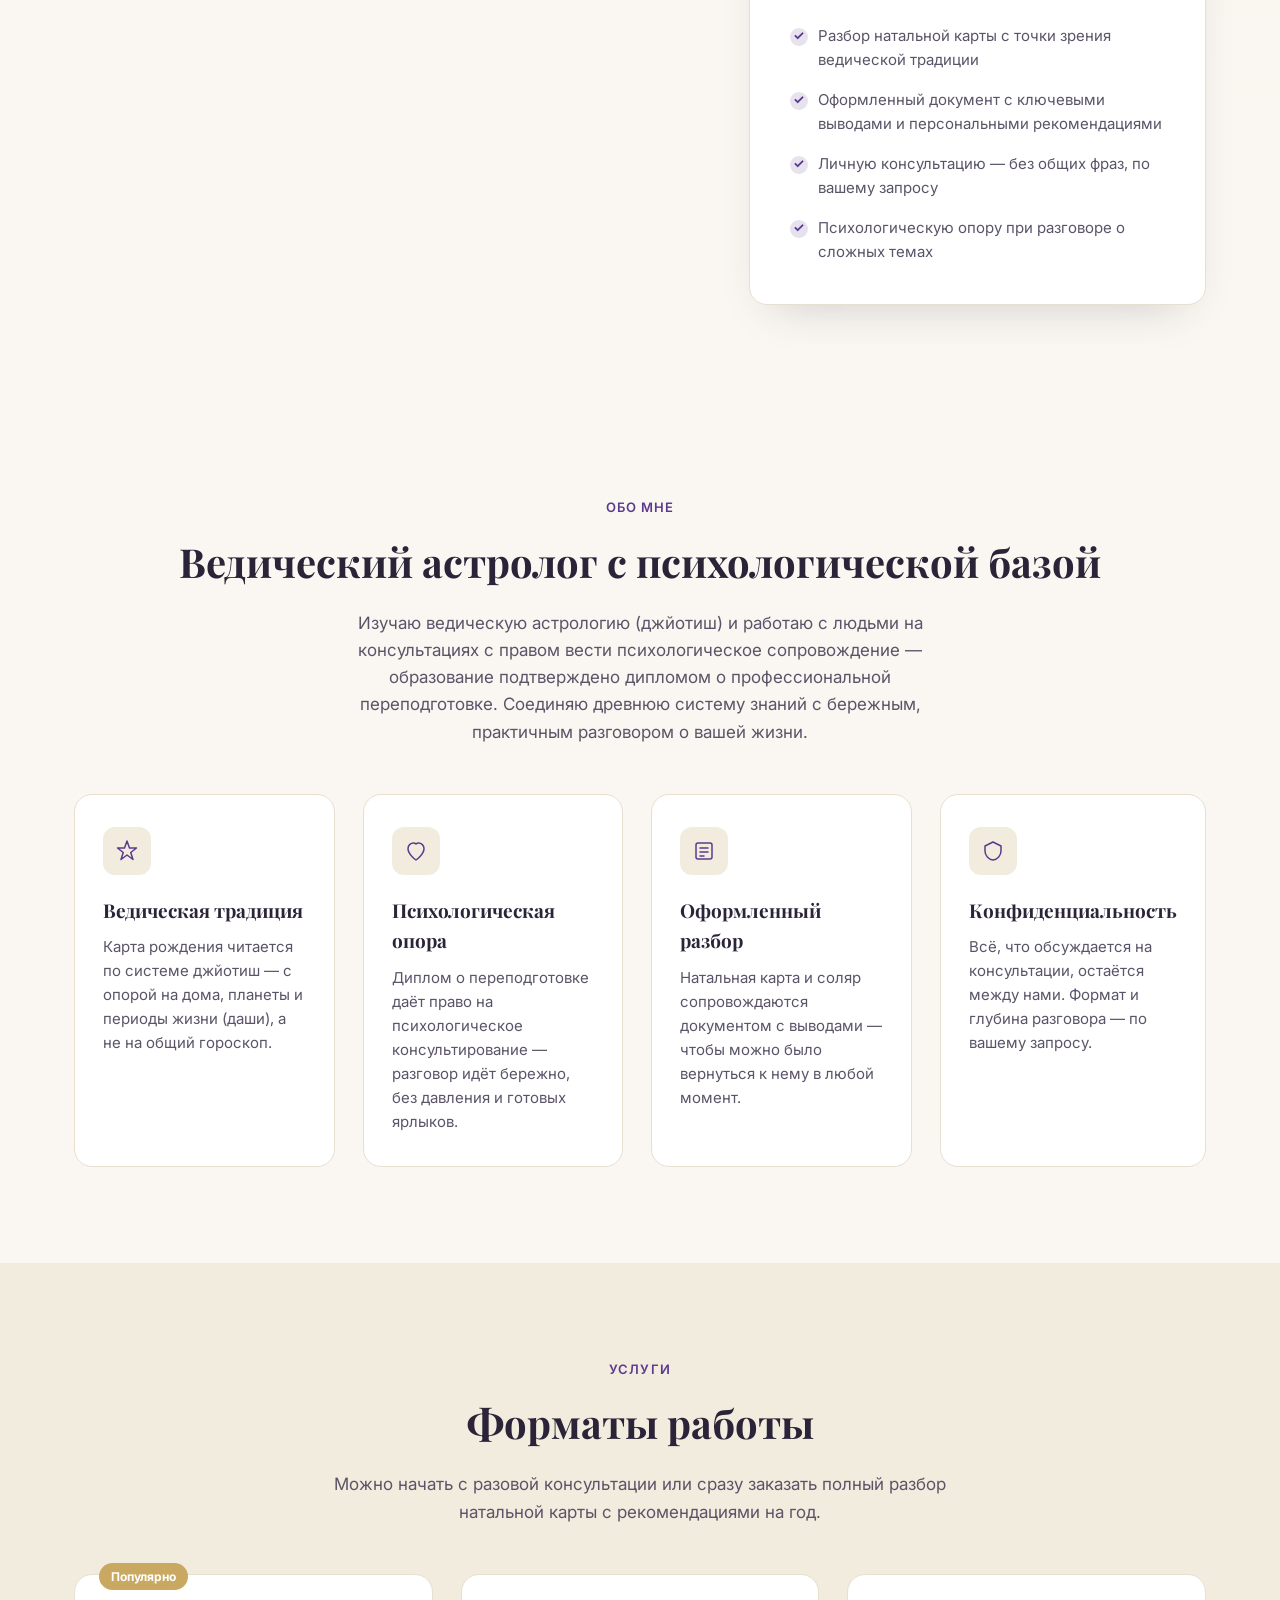
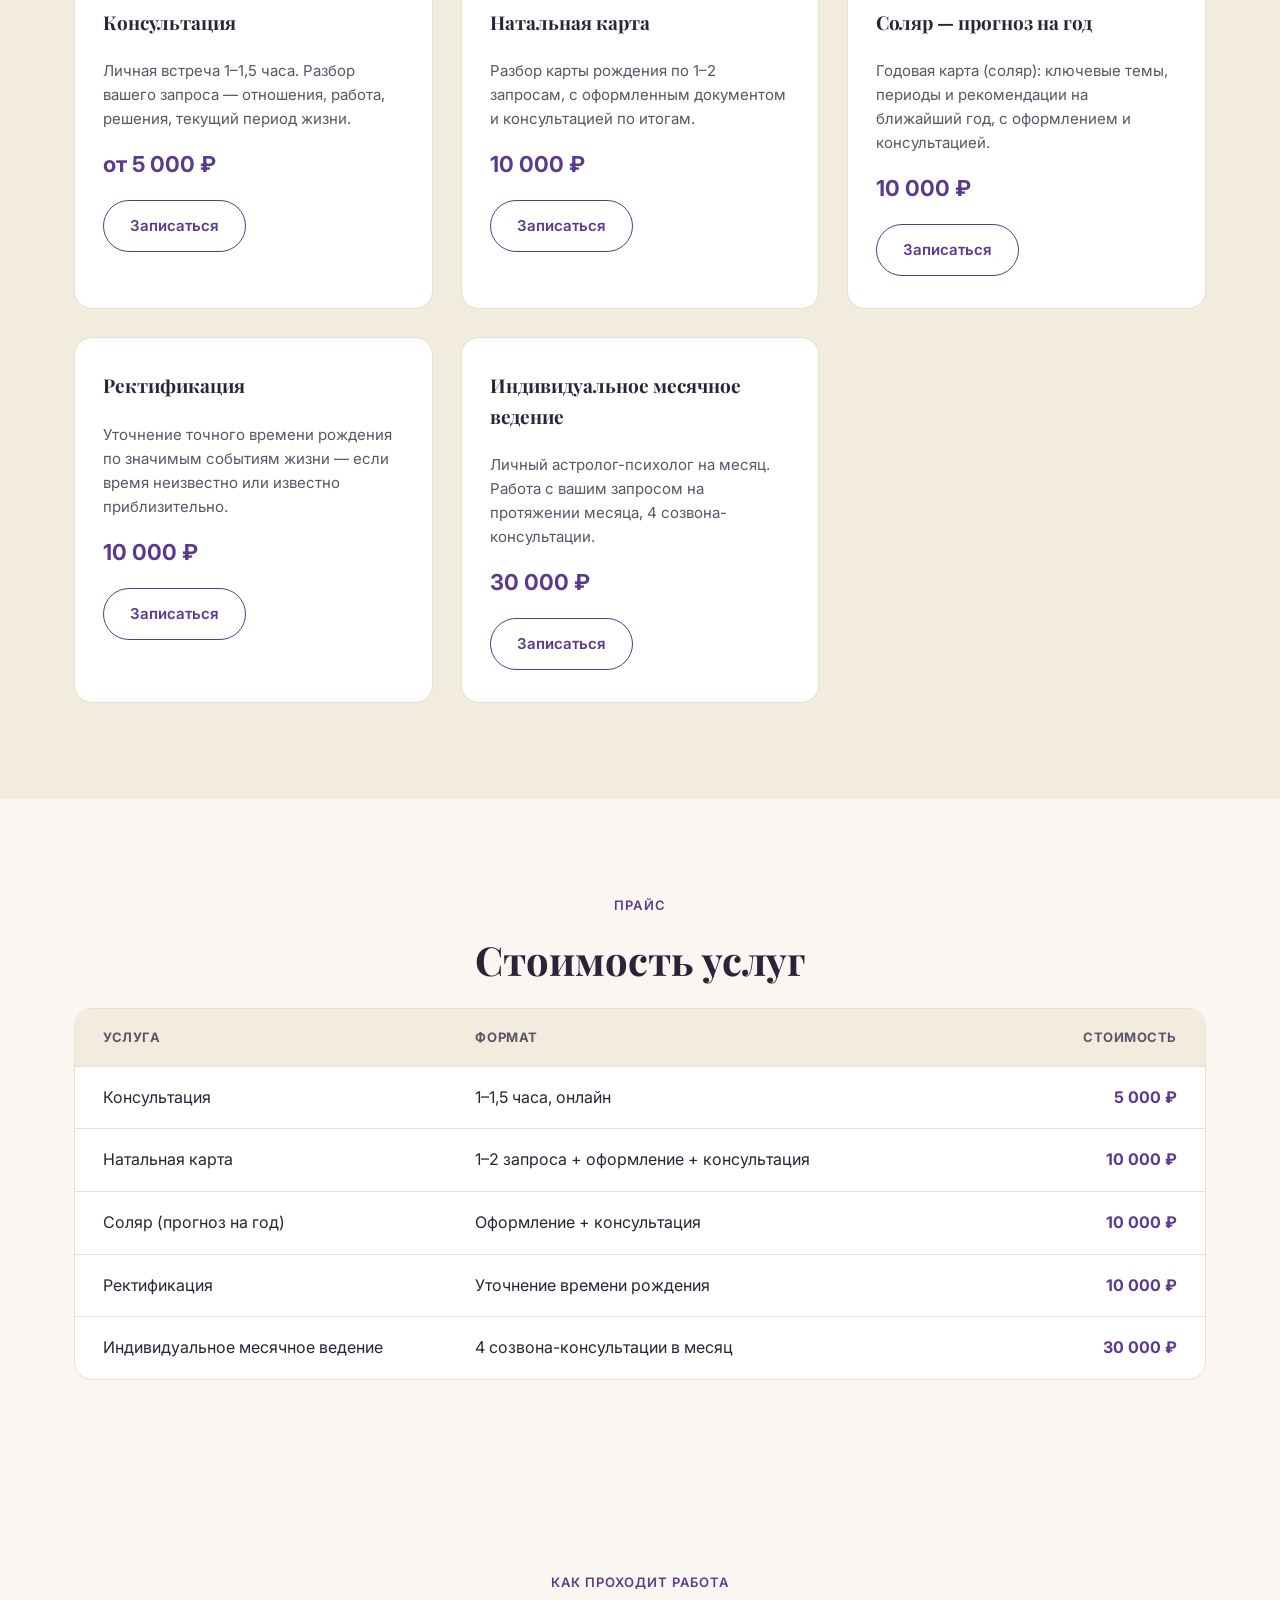
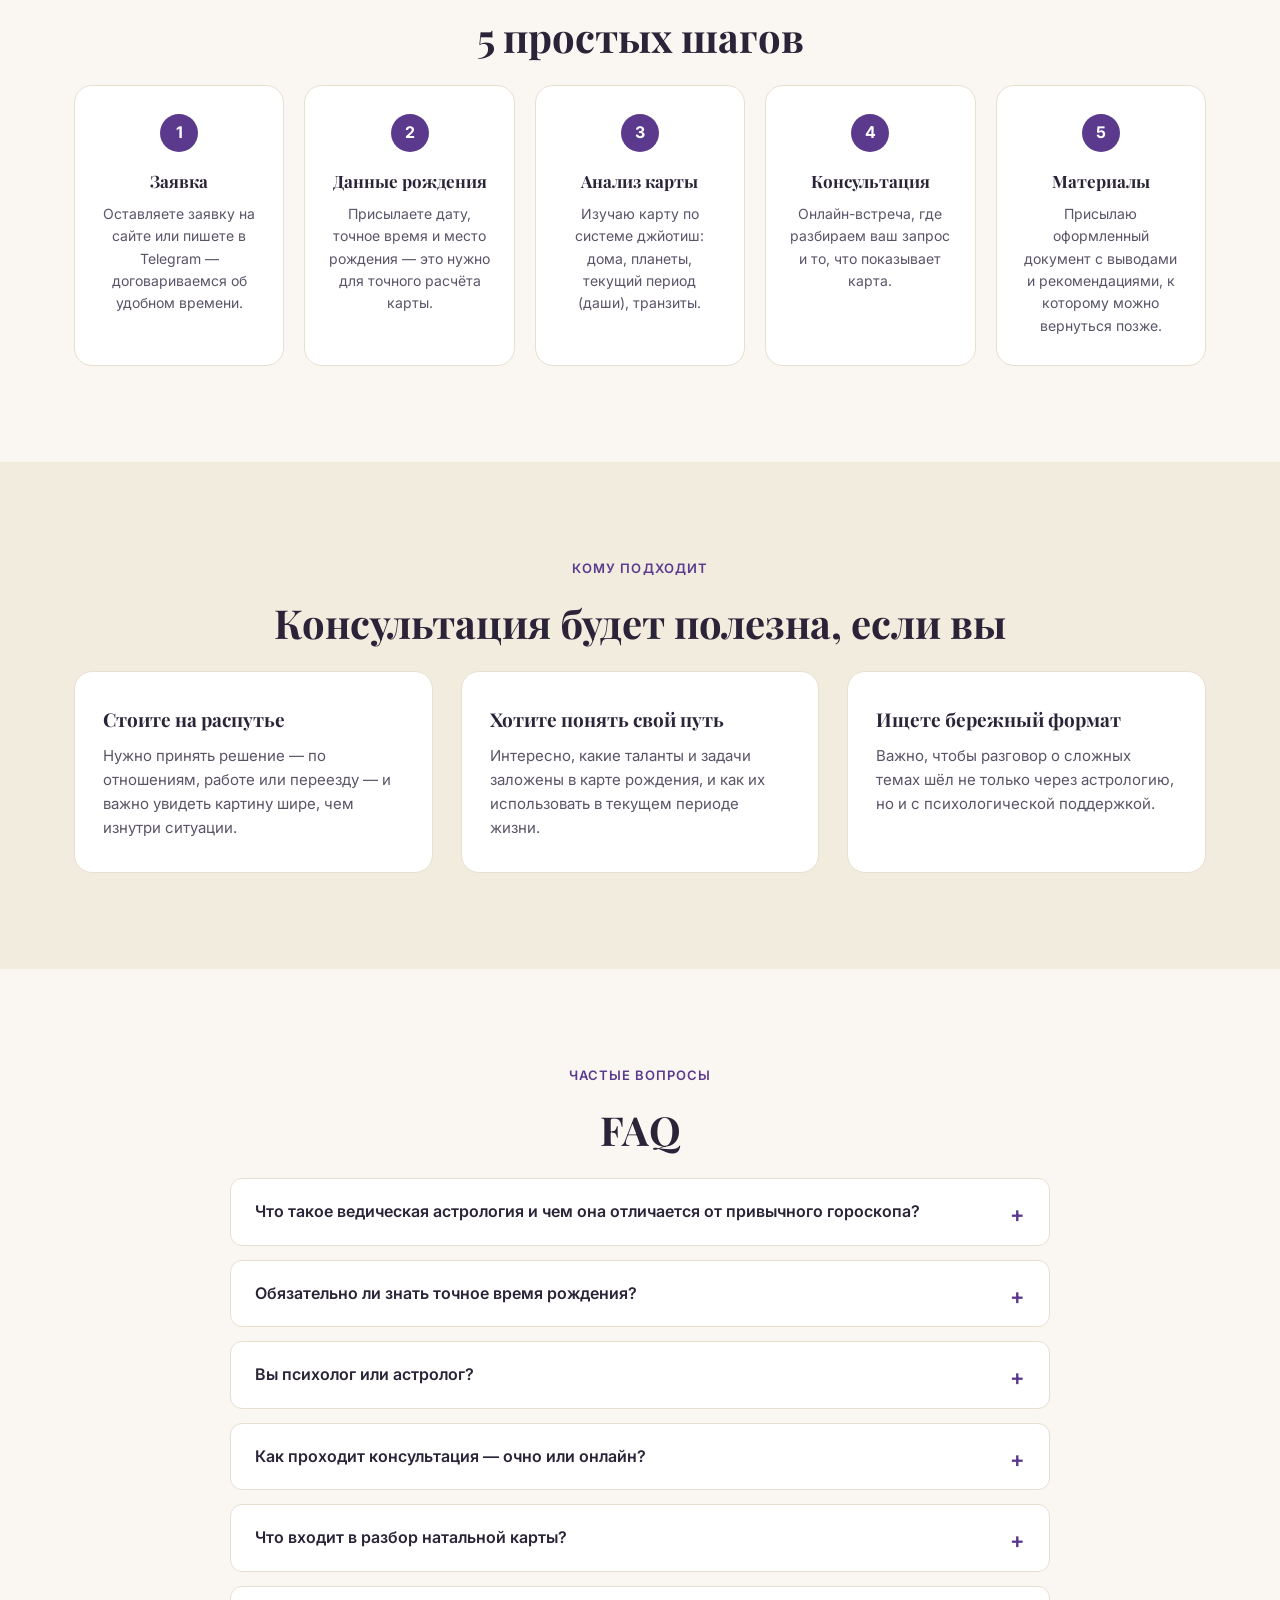
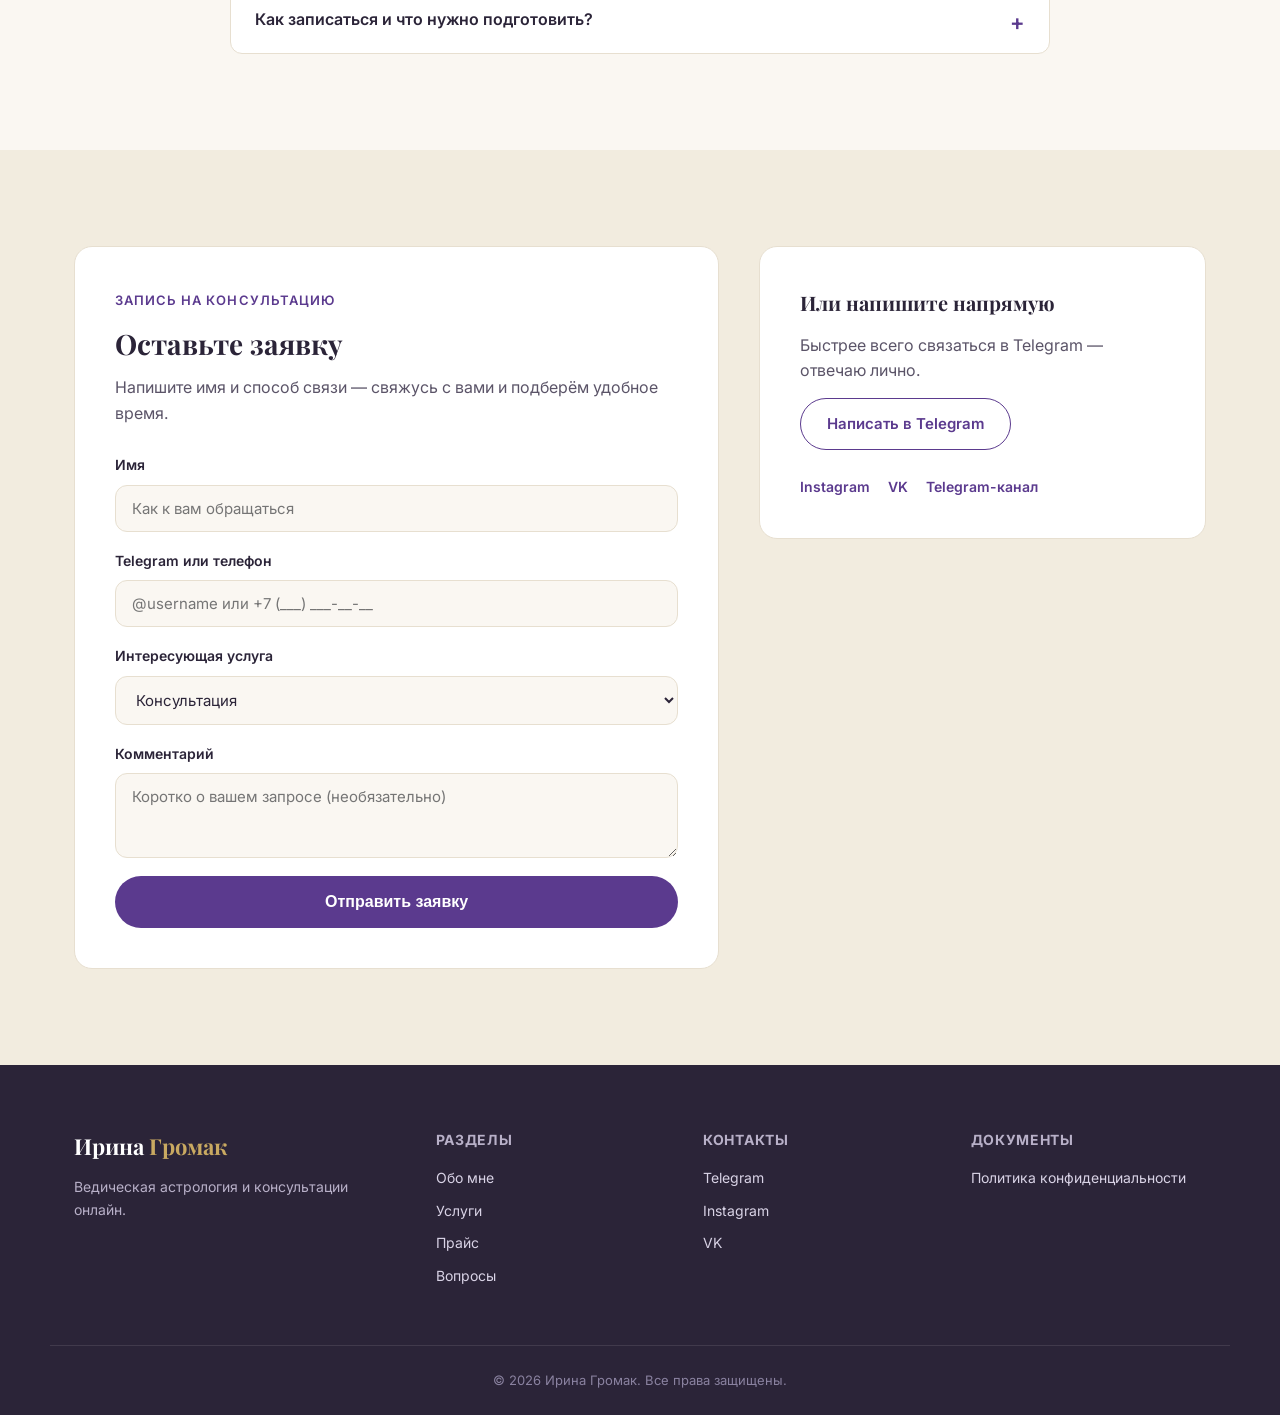
==== commit d1e98a61: "fix: правки клиента — убраны курс/клуб/марафон, добавлены ректификация и месячное ведение, добавлено" ====
--- a/index.html
+++ b/index.html
@@ -52,10 +52,11 @@
       </div>
       <div class="hero__card">
         <div class="hero__card-glow"></div>
+        <img class="hero__card-photo" src="portrait.jpg" alt="Ирина Громак" width="900" height="1350">
         <h3>Что вы получите</h3>
         <ul class="hero__card-list">
           <li>Разбор натальной карты с точки зрения ведической традиции</li>
-          <li>Оформленный документ с ключевыми выводами и рекомендациями</li>
+          <li>Оформленный документ с ключевыми выводами и персональными рекомендациями</li>
           <li>Личную консультацию — без общих фраз, по вашему запросу</li>
           <li>Психологическую опору при разговоре о сложных темах</li>
         </ul>
@@ -88,7 +89,7 @@
             <svg viewBox="0 0 24 24" fill="none"><rect x="4" y="4" width="16" height="16" rx="2" stroke="currentColor" stroke-width="1.5"/><path d="M8 9H16M8 13H16M8 17H12" stroke="currentColor" stroke-width="1.5" stroke-linecap="round"/></svg>
           </div>
           <h3>Оформленный разбор</h3>
-          <p>Каждая консультация с картой сопровождается документом с выводами — чтобы можно было вернуться к нему в любой момент.</p>
+          <p>Натальная карта и соляр сопровождаются документом с выводами — чтобы можно было вернуться к нему в любой момент.</p>
         </div>
         <div class="adv">
           <div class="adv__icon">
@@ -127,22 +128,16 @@
           <a href="#form" class="btn btn--outline">Записаться</a>
         </div>
         <div class="service">
-          <h3>Групповой курс</h3>
-          <p>Курс с моим ведением — для тех, кто хочет разобраться в основах ведической астрологии и учиться читать карту самостоятельно.</p>
-          <div class="service__price">20 000 ₽</div>
-          <a href="#form" class="btn btn--outline">Узнать о наборе</a>
-        </div>
-        <div class="service">
-          <h3>Клуб</h3>
-          <p>Закрытое пространство для тех, кто хочет регулярной поддержки, разборов транзитов и общения с единомышленниками.</p>
-          <div class="service__price">3 000 ₽ / мес</div>
-          <a href="#form" class="btn btn--outline">Вступить</a>
-        </div>
-        <div class="service">
-          <h3>Марафон</h3>
-          <p>Короткий формат на несколько дней — разбор одной темы через призму ведической астрологии.</p>
-          <div class="service__price">2 000 ₽</div>
-          <a href="#form" class="btn btn--outline">Участвовать</a>
+          <h3>Ректификация</h3>
+          <p>Уточнение точного времени рождения по значимым событиям жизни — если время неизвестно или известно приблизительно.</p>
+          <div class="service__price">10 000 ₽</div>
+          <a href="#form" class="btn btn--outline">Записаться</a>
+        </div>
+        <div class="service">
+          <h3>Индивидуальное месячное ведение</h3>
+          <p>Личный астролог-психолог на месяц. Работа с вашим запросом на протяжении месяца, 4 созвона-консультации.</p>
+          <div class="service__price">30 000 ₽</div>
+          <a href="#form" class="btn btn--outline">Записаться</a>
         </div>
       </div>
     </div>
@@ -166,13 +161,10 @@
           <span>Соляр (прогноз на год)</span><span>Оформление + консультация</span><span>10 000 ₽</span>
         </div>
         <div class="price__row">
-          <span>Групповой курс</span><span>С ведением</span><span>20 000 ₽</span>
-        </div>
-        <div class="price__row">
-          <span>Клуб</span><span>Ежемесячно</span><span>3 000 ₽ / мес</span>
-        </div>
-        <div class="price__row">
-          <span>Марафон</span><span>Несколько дней</span><span>2 000 ₽</span>
+          <span>Ректификация</span><span>Уточнение времени рождения</span><span>10 000 ₽</span>
+        </div>
+        <div class="price__row">
+          <span>Индивидуальное месячное ведение</span><span>4 созвона-консультации в месяц</span><span>30 000 ₽</span>
         </div>
       </div>
     </div>
@@ -185,7 +177,7 @@
       <div class="steps">
         <div class="step"><span class="step__num">1</span><h3>Заявка</h3><p>Оставляете заявку на сайте или пишете в Telegram — договариваемся об удобном времени.</p></div>
         <div class="step"><span class="step__num">2</span><h3>Данные рождения</h3><p>Присылаете дату, точное время и место рождения — это нужно для точного расчёта карты.</p></div>
-        <div class="step"><span class="step__num">3</span><h3>Анализ карты</h3><p>Изучаю карту по системе джйотиш: дома, планеты, текущий период (даша).</p></div>
+        <div class="step"><span class="step__num">3</span><h3>Анализ карты</h3><p>Изучаю карту по системе джйотиш: дома, планеты, текущий период (даши), транзиты.</p></div>
         <div class="step"><span class="step__num">4</span><h3>Консультация</h3><p>Онлайн-встреча, где разбираем ваш запрос и то, что показывает карта.</p></div>
         <div class="step"><span class="step__num">5</span><h3>Материалы</h3><p>Присылаю оформленный документ с выводами и рекомендациями, к которому можно вернуться позже.</p></div>
       </div>
@@ -224,7 +216,7 @@
         </details>
         <details class="faq__item">
           <summary>Обязательно ли знать точное время рождения?</summary>
-          <p>Для точного расчёта домов карты — да, желательно знать время рождения с точностью до нескольких минут (из свидетельства о рождении или выписки роддома). Если времени нет, разбор возможен, но часть выводов будет менее точной — обсудим это на консультации.</p>
+          <p>Для точного расчёта домов карты — да, желательно знать время рождения с точностью до нескольких минут (из свидетельства о рождении или выписки роддома). Если время неизвестно или известно приблизительно, есть услуга «ректификация» — уточнение времени рождения по значимым событиям вашей жизни.</p>
         </details>
         <details class="faq__item">
           <summary>Вы психолог или астролог?</summary>
@@ -240,7 +232,7 @@
         </details>
         <details class="faq__item">
           <summary>Как записаться и что нужно подготовить?</summary>
-          <p>Оставьте заявку на сайте или напишите в Telegram — пришлю список того, что нужно для расчёта (дата, время и место рождения), и договоримся о времени консультации.</p>
+          <p>Оставьте заявку на сайте или напишите в Telegram — присылаете ваши данные (дата, время и место рождения), и договариваемся о времени консультации.</p>
         </details>
       </div>
     </div>
@@ -268,9 +260,8 @@
               <option>Консультация</option>
               <option>Натальная карта</option>
               <option>Соляр (прогноз на год)</option>
-              <option>Групповой курс</option>
-              <option>Клуб</option>
-              <option>Марафон</option>
+              <option>Ректификация</option>
+              <option>Индивидуальное месячное ведение</option>
             </select>
           </label>
           <label>
--- a/styles.css
+++ b/styles.css
@@ -185,6 +185,14 @@
   width: 220px; height: 220px;
   background: radial-gradient(circle, rgba(201,169,97,0.35), transparent 70%);
   pointer-events: none;
+}
+.hero__card-photo {
+  width: 100%;
+  aspect-ratio: 2 / 3;
+  object-fit: cover;
+  border-radius: var(--radius-sm);
+  margin-bottom: 24px;
+  position: relative;
 }
 .hero__card h3 { font-size: 20px; margin-bottom: 20px; position: relative; }
 .hero__card-list { list-style: none; display: flex; flex-direction: column; gap: 16px; position: relative; }
